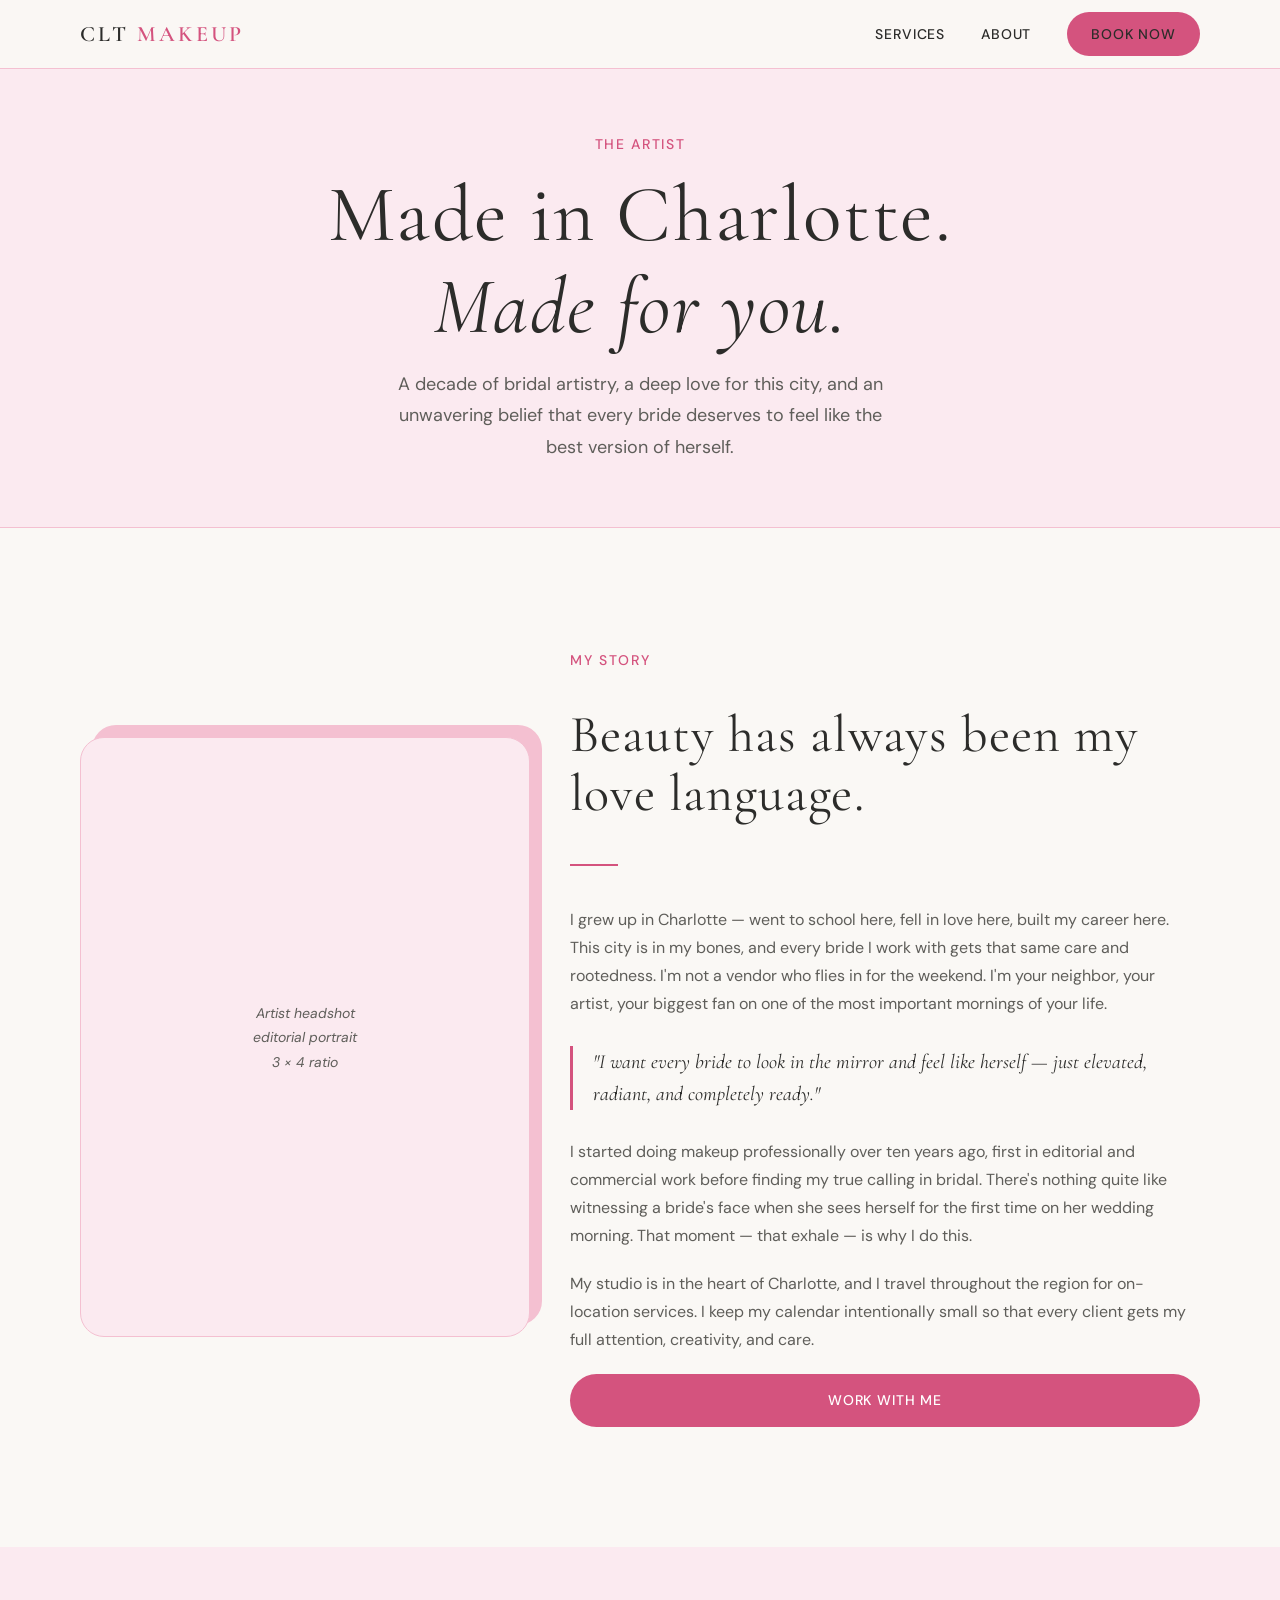
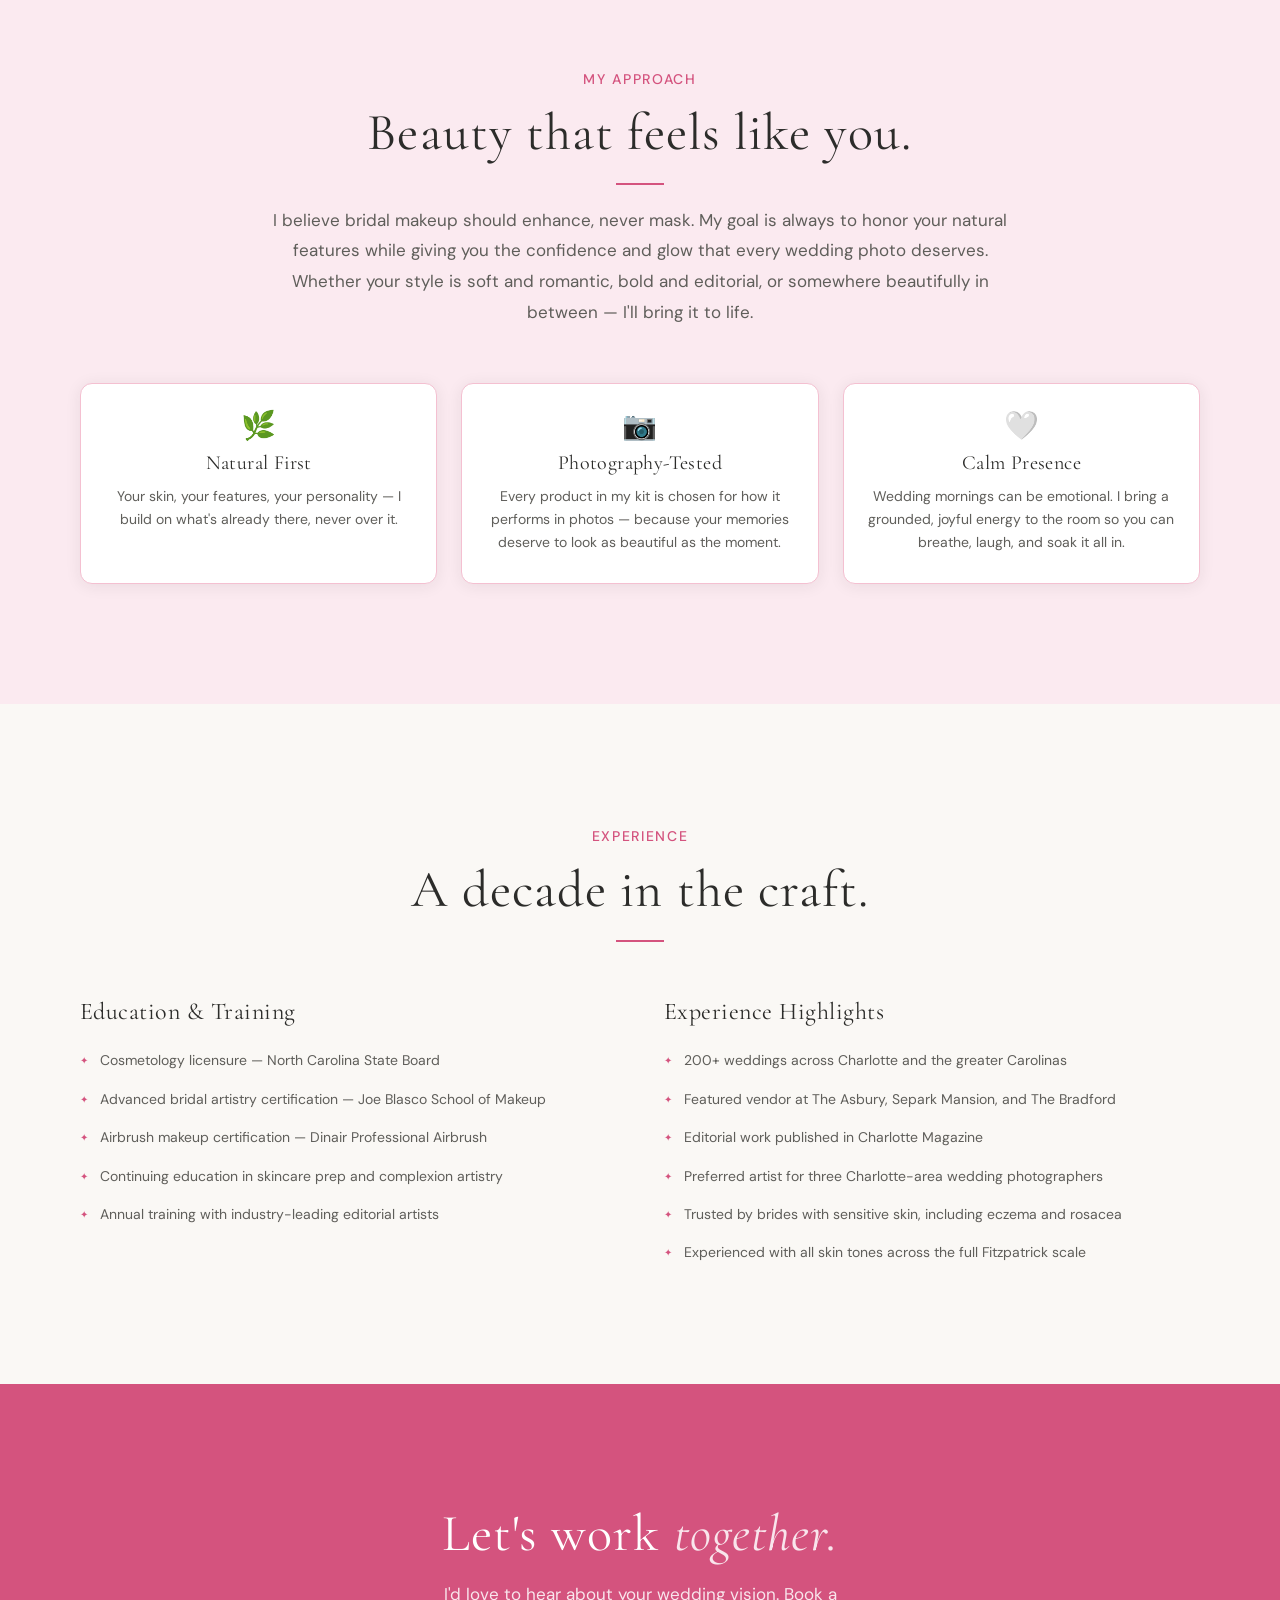
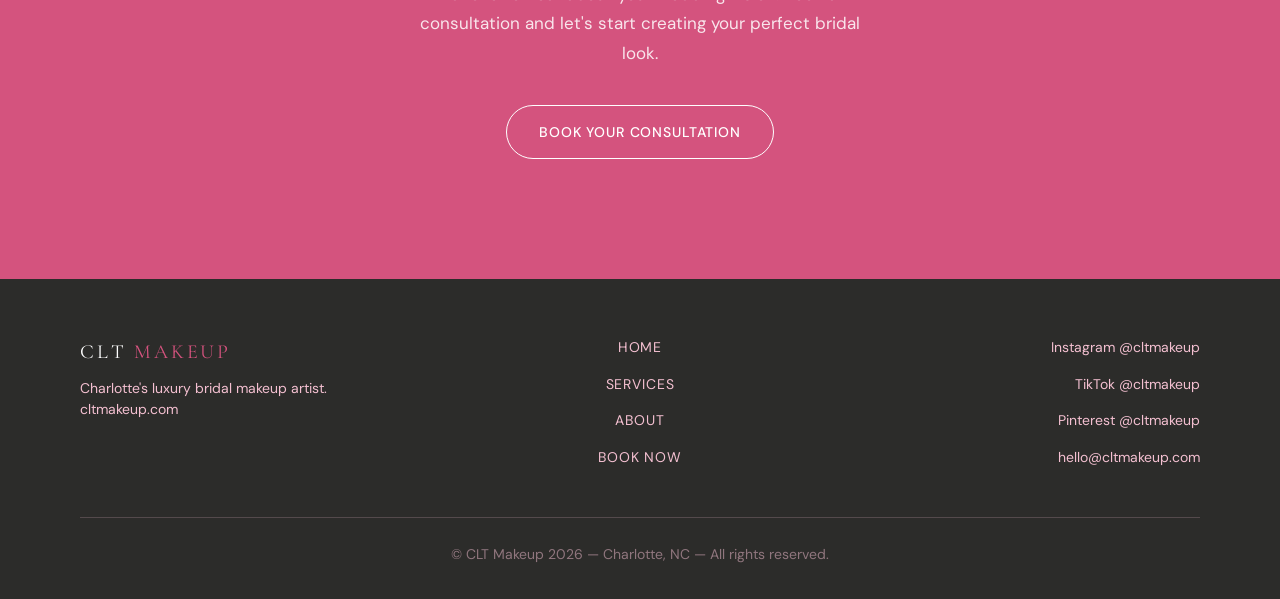
==== about.html @ 650452bc "feat: about and book pages" ====
<!DOCTYPE html>
<html lang="en">
<head>
  <meta charset="UTF-8" />
  <meta name="viewport" content="width=device-width, initial-scale=1.0" />
  <meta name="description" content="Meet the artist behind CLT Makeup — a Charlotte-based luxury bridal makeup artist with over a decade of experience creating effortless, elevated bridal looks." />

  <!-- Open Graph -->
  <meta property="og:type"        content="website" />
  <meta property="og:url"         content="https://cltmakeup.com/about.html" />
  <meta property="og:title"       content="About the Artist — CLT Makeup" />
  <meta property="og:description" content="Charlotte's luxury bridal makeup artist. A decade of experience, a passion for making every bride feel like herself — elevated." />
  <meta property="og:image"       content="https://cltmakeup.com/images/og-image.jpg" />

  <title>About the Artist — CLT Makeup</title>

  <!-- Google Fonts -->
  <link rel="preconnect" href="https://fonts.googleapis.com" />
  <link rel="preconnect" href="https://fonts.gstatic.com" crossorigin />
  <link
    href="https://fonts.googleapis.com/css2?family=Cormorant+Garamond:ital,wght@0,300;0,400;0,600;1,400&family=DM+Sans:wght@400;500&display=swap"
    rel="stylesheet"
  />

  <!-- Styles -->
  <link rel="stylesheet" href="css/reset.css" />
  <link rel="stylesheet" href="css/variables.css" />
  <link rel="stylesheet" href="css/main.css" />
  <link rel="stylesheet" href="css/about.css" />

  <!-- Google Analytics 4 — replace GA_MEASUREMENT_ID -->
  <!-- <script async src="https://www.googletagmanager.com/gtag/js?id=GA_MEASUREMENT_ID"></script>
  <script>
    window.dataLayer = window.dataLayer || [];
    function gtag(){ dataLayer.push(arguments); }
    gtag('js', new Date());
    gtag('config', 'GA_MEASUREMENT_ID');
  </script> -->
</head>

<body>

  <!-- ══════════════════════════════════════════════════════
       Navigation
       ══════════════════════════════════════════════════════ -->
  <header class="site-nav" role="banner">
    <div class="container">
      <div class="nav-inner">

        <a href="index.html" class="nav-logo" aria-label="CLT Makeup — home">
          CLT <span>MAKEUP</span>
        </a>

        <nav class="nav-links" aria-label="Primary navigation">
          <a href="services.html">Services</a>
          <a href="about.html" aria-current="page">About</a>
          <a href="book.html" class="btn btn-primary">Book Now</a>
        </nav>

        <button
          class="nav-hamburger"
          aria-label="Open navigation menu"
          aria-expanded="false"
          aria-controls="mobile-drawer"
        >
          <span></span>
          <span></span>
          <span></span>
        </button>

      </div>
    </div>

    <nav class="nav-drawer" id="mobile-drawer" aria-label="Mobile navigation">
      <a href="services.html">Services</a>
      <a href="about.html">About</a>
      <a href="book.html">Book Now</a>
    </nav>
  </header>


  <main>

    <!-- ══════════════════════════════════════════════════════
         Page Hero
         ══════════════════════════════════════════════════════ -->
    <section class="about-hero" aria-label="About page header">
      <div class="container">
        <span class="section-eyebrow reveal">The Artist</span>
        <h1 class="reveal">Made in Charlotte.<br /><em>Made for you.</em></h1>
        <p class="reveal">
          A decade of bridal artistry, a deep love for this city, and an
          unwavering belief that every bride deserves to feel like the best
          version of herself.
        </p>
      </div>
    </section>


    <!-- ══════════════════════════════════════════════════════
         Artist Story
         ══════════════════════════════════════════════════════ -->
    <section class="artist-story section" aria-labelledby="story-heading">
      <div class="container">
        <div class="artist-story-inner">

          <!-- Headshot placeholder -->
          <div class="artist-headshot-wrap reveal">
            <div
              class="img-placeholder artist-headshot"
              role="img"
              aria-label="Artist headshot — editorial portrait in warm natural light"
            >
              Artist headshot<br />editorial portrait<br />3 × 4 ratio
            </div>
          </div>

          <!-- Story copy -->
          <div class="artist-story-copy reveal">
            <span class="section-eyebrow">My Story</span>
            <h2 id="story-heading">Beauty has always been my love language.</h2>
            <hr class="divider" style="margin-inline: 0;" />

            <p>
              I grew up in Charlotte — went to school here, fell in love here, built my
              career here. This city is in my bones, and every bride I work with gets
              that same care and rootedness. I'm not a vendor who flies in for the
              weekend. I'm your neighbor, your artist, your biggest fan on one of the
              most important mornings of your life.
            </p>

            <div class="artist-pull-quote">
              <p>
                "I want every bride to look in the mirror and feel like herself —
                just elevated, radiant, and completely ready."
              </p>
            </div>

            <p>
              I started doing makeup professionally over ten years ago, first in
              editorial and commercial work before finding my true calling in bridal.
              There's nothing quite like witnessing a bride's face when she sees herself
              for the first time on her wedding morning. That moment — that exhale — is
              why I do this.
            </p>

            <p>
              My studio is in the heart of Charlotte, and I travel throughout the
              region for on-location services. I keep my calendar intentionally small
              so that every client gets my full attention, creativity, and care.
            </p>

            <a href="book.html" class="btn btn-primary">Work With Me</a>
          </div>

        </div>
      </div>
    </section>


    <!-- ══════════════════════════════════════════════════════
         Philosophy
         ══════════════════════════════════════════════════════ -->
    <section class="philosophy section" aria-labelledby="philosophy-heading">
      <div class="container">

        <div class="philosophy-inner reveal">
          <span class="section-eyebrow">My Approach</span>
          <h2 id="philosophy-heading">Beauty that feels like you.</h2>
          <hr class="divider" />
          <p>
            I believe bridal makeup should enhance, never mask. My goal is always
            to honor your natural features while giving you the confidence and
            glow that every wedding photo deserves. Whether your style is
            soft and romantic, bold and editorial, or somewhere beautifully in between —
            I'll bring it to life.
          </p>
        </div>

        <ul class="philosophy-pillars reveal-stagger">

          <li class="pillar reveal">
            <div class="pillar-icon" aria-hidden="true">🌿</div>
            <h3>Natural First</h3>
            <p>
              Your skin, your features, your personality — I build on what's
              already there, never over it.
            </p>
          </li>

          <li class="pillar reveal">
            <div class="pillar-icon" aria-hidden="true">📷</div>
            <h3>Photography-Tested</h3>
            <p>
              Every product in my kit is chosen for how it performs in photos —
              because your memories deserve to look as beautiful as the moment.
            </p>
          </li>

          <li class="pillar reveal">
            <div class="pillar-icon" aria-hidden="true">🤍</div>
            <h3>Calm Presence</h3>
            <p>
              Wedding mornings can be emotional. I bring a grounded, joyful energy
              to the room so you can breathe, laugh, and soak it all in.
            </p>
          </li>

        </ul>

      </div>
    </section>


    <!-- ══════════════════════════════════════════════════════
         Credentials & Experience
         ══════════════════════════════════════════════════════ -->
    <section class="credentials section" aria-labelledby="credentials-heading">
      <div class="container">

        <div class="section-header reveal">
          <span class="section-eyebrow">Experience</span>
          <h2 id="credentials-heading">A decade in the craft.</h2>
          <hr class="divider" />
        </div>

        <div class="credentials-inner">

          <!-- Education & training -->
          <div class="credentials-col reveal">
            <h3>Education & Training</h3>
            <ul class="credentials-list">
              <li>Cosmetology licensure — North Carolina State Board</li>
              <li>Advanced bridal artistry certification — Joe Blasco School of Makeup</li>
              <li>Airbrush makeup certification — Dinair Professional Airbrush</li>
              <li>Continuing education in skincare prep and complexion artistry</li>
              <li>Annual training with industry-leading editorial artists</li>
            </ul>
          </div>

          <!-- Experience highlights -->
          <div class="credentials-col reveal">
            <h3>Experience Highlights</h3>
            <ul class="credentials-list">
              <li>200+ weddings across Charlotte and the greater Carolinas</li>
              <li>Featured vendor at The Asbury, Separk Mansion, and The Bradford</li>
              <li>Editorial work published in Charlotte Magazine</li>
              <li>Preferred artist for three Charlotte-area wedding photographers</li>
              <li>Trusted by brides with sensitive skin, including eczema and rosacea</li>
              <li>Experienced with all skin tones across the full Fitzpatrick scale</li>
            </ul>
          </div>

        </div>
      </div>
    </section>


    <!-- ══════════════════════════════════════════════════════
         CTA
         ══════════════════════════════════════════════════════ -->
    <section class="about-cta" aria-label="Book a consultation">
      <div class="container">
        <div class="reveal">
          <h2>Let's work <em>together.</em></h2>
          <p>
            I'd love to hear about your wedding vision. Book a consultation and
            let's start creating your perfect bridal look.
          </p>
          <a href="book.html" class="btn btn-ghost">Book Your Consultation</a>
        </div>
      </div>
    </section>

  </main>


  <!-- ══════════════════════════════════════════════════════
       Footer
       ══════════════════════════════════════════════════════ -->
  <footer class="site-footer" role="contentinfo">
    <div class="container">
      <div class="footer-inner">

        <div class="footer-brand">
          <p class="footer-logo">CLT <span>MAKEUP</span></p>
          <p class="footer-tagline">
            Charlotte's luxury bridal makeup artist.<br />
            cltmakeup.com
          </p>
        </div>

        <nav class="footer-nav" aria-label="Footer navigation">
          <a href="index.html">Home</a>
          <a href="services.html">Services</a>
          <a href="about.html">About</a>
          <a href="book.html">Book Now</a>
        </nav>

        <div class="footer-social">
          <a href="https://instagram.com/cltmakeup"  target="_blank" rel="noopener noreferrer">Instagram @cltmakeup</a>
          <a href="https://tiktok.com/@cltmakeup"    target="_blank" rel="noopener noreferrer">TikTok @cltmakeup</a>
          <a href="https://pinterest.com/cltmakeup"  target="_blank" rel="noopener noreferrer">Pinterest @cltmakeup</a>
          <a href="mailto:hello@cltmakeup.com">hello@cltmakeup.com</a>
        </div>

      </div>

      <p class="footer-bottom">
        &copy; CLT Makeup 2026 &mdash; Charlotte, NC &mdash; All rights reserved.
      </p>
    </div>
  </footer>

  <!-- Scripts -->
  <script src="js/nav.js"></script>
  <script src="js/reveal.js"></script>

</body>
</html>
---- css/variables.css ----
/* ============================================================
   variables.css — All CSS custom properties for CLT Makeup
   ============================================================ */

:root {

  /* ── Colors ────────────────────────────────────────────── */
  --color-rose:       #D4537E;   /* primary — headings, CTAs, accents */
  --color-blush:      #FBEAF0;   /* light backgrounds, section fills   */
  --color-blush-mid:  #F4C0D1;   /* borders, dividers                  */
  --color-ivory:      #FAF8F5;   /* page background                    */
  --color-charcoal:   #2C2C2A;   /* body text                          */
  --color-stone:      #5F5E5A;   /* secondary text                     */
  --color-white:      #FFFFFF;

  /* ── Typography ─────────────────────────────────────────── */
  --font-heading: 'Cormorant Garamond', Georgia, serif;
  --font-body:    'DM Sans', system-ui, sans-serif;

  /* Font sizes — mobile base */
  --text-h1:   4rem;    /* 64px */
  --text-h2:   2.5rem;  /* 40px */
  --text-h3:   1.75rem; /* 28px */
  --text-body: 1rem;    /* 16px */
  --text-sm:   0.875rem;/* 14px */

  --leading-body:    1.75;
  --tracking-heading: 0.02em;

  /* ── Spacing ─────────────────────────────────────────────── */
  --section-pad-mobile:  80px;
  --section-pad-desktop: 120px;
  --max-width:           1200px;
  --gutter-mobile:       24px;
  --gutter-desktop:      40px;

  /* ── Borders & Radii ─────────────────────────────────────── */
  --radius-sm:  6px;
  --radius-md:  12px;
  --radius-lg:  24px;
  --radius-pill: 999px;

  /* ── Shadows ─────────────────────────────────────────────── */
  --shadow-soft: 0 4px 24px rgba(212, 83, 126, 0.10);
  --shadow-card: 0 2px 16px rgba(44, 44, 42, 0.08);

  /* ── Transitions ─────────────────────────────────────────── */
  --transition-fast:   0.2s ease;
  --transition-reveal: 0.7s ease-out;

  /* ── Z-index scale ───────────────────────────────────────── */
  --z-nav:     100;
  --z-overlay: 200;
}

/* ── Desktop overrides ───────────────────────────────────── */
@media (min-width: 768px) {
  :root {
    --text-h1: 5rem;    /* 80px */
    --text-h2: 3.25rem; /* 52px */
    --text-h3: 2rem;    /* 32px */
  }
}
---- css/main.css ----
/* ============================================================
   main.css — Global styles: typography, layout, nav,
               footer, buttons, utility classes
   ============================================================ */

/* ── Base ────────────────────────────────────────────────── */
body {
  font-family: var(--font-body);
  font-size: var(--text-body);
  line-height: var(--leading-body);
  color: var(--color-stone);
  background-color: var(--color-ivory);
}

/* ── Typography ─────────────────────────────────────────── */
h1, h2, h3 {
  font-family: var(--font-heading);
  font-weight: 400;
  letter-spacing: var(--tracking-heading);
  color: var(--color-charcoal);
  line-height: 1.15;
}

h1 { font-size: var(--text-h1); }
h2 { font-size: var(--text-h2); }
h3 { font-size: var(--text-h3); }

p {
  margin-bottom: 1rem;
}

p:last-child {
  margin-bottom: 0;
}

/* ── Layout helpers ─────────────────────────────────────── */
.container {
  width: 100%;
  max-width: var(--max-width);
  margin-inline: auto;
  padding-inline: var(--gutter-mobile);
}

@media (min-width: 768px) {
  .container {
    padding-inline: var(--gutter-desktop);
  }
}

/* Section default padding */
.section {
  padding-block: var(--section-pad-mobile);
}

@media (min-width: 768px) {
  .section {
    padding-block: var(--section-pad-desktop);
  }
}

/* Section header (eyebrow + heading) */
.section-header {
  text-align: center;
  margin-bottom: 56px;
}

.section-eyebrow {
  display: block;
  font-family: var(--font-body);
  font-size: var(--text-sm);
  font-weight: 500;
  letter-spacing: 0.12em;
  text-transform: uppercase;
  color: var(--color-rose);
  margin-bottom: 12px;
}

/* ── Buttons ─────────────────────────────────────────────── */
.btn {
  display: inline-flex;
  align-items: center;
  justify-content: center;
  gap: 8px;
  padding: 14px 32px;
  border-radius: var(--radius-pill);
  font-family: var(--font-body);
  font-size: var(--text-sm);
  font-weight: 500;
  letter-spacing: 0.06em;
  text-transform: uppercase;
  min-height: 44px; /* accessibility touch target */
  transition: transform var(--transition-fast),
              background-color var(--transition-fast),
              color var(--transition-fast),
              box-shadow var(--transition-fast);
  cursor: pointer;
}

/* Primary — filled rose */
.btn-primary {
  background-color: var(--color-rose);
  color: var(--color-white);
}

.btn-primary:hover,
.btn-primary:focus-visible {
  background-color: #be4570;
  transform: scale(1.02);
  box-shadow: var(--shadow-soft);
}

/* Secondary — outlined */
.btn-outline {
  background-color: transparent;
  color: var(--color-rose);
  border: 1.5px solid var(--color-rose);
}

.btn-outline:hover,
.btn-outline:focus-visible {
  background-color: var(--color-rose);
  color: var(--color-white);
  transform: scale(1.02);
}

/* Ghost — for dark backgrounds */
.btn-ghost {
  background-color: transparent;
  color: var(--color-white);
  border: 1.5px solid var(--color-white);
}

.btn-ghost:hover,
.btn-ghost:focus-visible {
  background-color: var(--color-white);
  color: var(--color-rose);
  transform: scale(1.02);
}

/* Focus visible fallback */
:focus-visible {
  outline: 2px solid var(--color-rose);
  outline-offset: 3px;
}

/* ── Navigation ─────────────────────────────────────────── */
.site-nav {
  position: fixed;
  top: 0;
  left: 0;
  right: 0;
  z-index: var(--z-nav);
  background-color: rgba(250, 248, 245, 0.92);
  backdrop-filter: blur(12px);
  -webkit-backdrop-filter: blur(12px);
  border-bottom: 1px solid var(--color-blush-mid);
  transition: box-shadow var(--transition-fast);
}

.site-nav.scrolled {
  box-shadow: 0 2px 20px rgba(44, 44, 42, 0.08);
}

/* Nav inner */
.nav-inner {
  display: flex;
  align-items: center;
  justify-content: space-between;
  height: 68px;
}

/* Logo */
.nav-logo {
  font-family: var(--font-heading);
  font-size: 1.375rem;
  font-weight: 600;
  letter-spacing: 0.14em;
  color: var(--color-charcoal);
}

.nav-logo span {
  color: var(--color-rose);
}

/* Desktop links */
.nav-links {
  display: none;
  align-items: center;
  gap: 36px;
}

@media (min-width: 768px) {
  .nav-links {
    display: flex;
  }
}

.nav-links a {
  font-size: var(--text-sm);
  font-weight: 500;
  letter-spacing: 0.06em;
  text-transform: uppercase;
  color: var(--color-charcoal);
  transition: color var(--transition-fast);
}

.nav-links a:hover {
  color: var(--color-rose);
}

.nav-links .btn {
  padding: 10px 24px;
}

/* Hamburger button */
.nav-hamburger {
  display: flex;
  flex-direction: column;
  justify-content: center;
  gap: 5px;
  width: 44px;
  height: 44px;
  padding: 8px;
  cursor: pointer;
}

@media (min-width: 768px) {
  .nav-hamburger {
    display: none;
  }
}

.nav-hamburger span {
  display: block;
  width: 100%;
  height: 1.5px;
  background-color: var(--color-charcoal);
  border-radius: 2px;
  transition: transform 0.3s ease, opacity 0.3s ease;
  transform-origin: center;
}

/* Hamburger → X animation */
.nav-hamburger.is-open span:nth-child(1) {
  transform: translateY(6.5px) rotate(45deg);
}

.nav-hamburger.is-open span:nth-child(2) {
  opacity: 0;
  transform: scaleX(0);
}

.nav-hamburger.is-open span:nth-child(3) {
  transform: translateY(-6.5px) rotate(-45deg);
}

/* Mobile drawer */
.nav-drawer {
  display: none;
  flex-direction: column;
  gap: 0;
  padding: 16px var(--gutter-mobile) 24px;
  border-top: 1px solid var(--color-blush-mid);
  background-color: var(--color-ivory);
}

.nav-drawer.is-open {
  display: flex;
}

@media (min-width: 768px) {
  .nav-drawer {
    display: none !important;
  }
}

.nav-drawer a {
  display: block;
  padding: 14px 0;
  font-size: 1rem;
  font-weight: 500;
  letter-spacing: 0.06em;
  text-transform: uppercase;
  color: var(--color-charcoal);
  border-bottom: 1px solid var(--color-blush-mid);
  transition: color var(--transition-fast);
}

.nav-drawer a:last-child {
  border-bottom: none;
}

.nav-drawer a:hover {
  color: var(--color-rose);
}

/* ── Footer ─────────────────────────────────────────────── */
.site-footer {
  background-color: var(--color-charcoal);
  color: var(--color-blush-mid);
  padding-block: 56px 32px;
}

.footer-inner {
  display: grid;
  gap: 40px;
}

@media (min-width: 768px) {
  .footer-inner {
    grid-template-columns: 1fr auto 1fr;
    align-items: start;
  }
}

/* Footer logo */
.footer-logo {
  font-family: var(--font-heading);
  font-size: 1.25rem;
  letter-spacing: 0.14em;
  color: var(--color-white);
  margin-bottom: 8px;
}

.footer-logo span {
  color: var(--color-rose);
}

.footer-tagline {
  font-size: var(--text-sm);
  color: var(--color-blush-mid);
  line-height: 1.5;
}

/* Footer nav */
.footer-nav {
  display: flex;
  flex-direction: column;
  gap: 12px;
}

@media (min-width: 768px) {
  .footer-nav {
    text-align: center;
    align-items: center;
  }
}

.footer-nav a {
  font-size: var(--text-sm);
  letter-spacing: 0.06em;
  text-transform: uppercase;
  color: var(--color-blush-mid);
  transition: color var(--transition-fast);
}

.footer-nav a:hover {
  color: var(--color-rose);
}

/* Footer social + copyright */
.footer-social {
  display: flex;
  flex-direction: column;
  gap: 12px;
}

@media (min-width: 768px) {
  .footer-social {
    align-items: flex-end;
    text-align: right;
  }
}

.footer-social a {
  font-size: var(--text-sm);
  color: var(--color-blush-mid);
  transition: color var(--transition-fast);
}

.footer-social a:hover {
  color: var(--color-rose);
}

.footer-bottom {
  margin-top: 48px;
  padding-top: 24px;
  border-top: 1px solid rgba(244, 192, 209, 0.2);
  text-align: center;
  font-size: var(--text-sm);
  color: rgba(244, 192, 209, 0.5);
}

/* ── Scroll-reveal utility ──────────────────────────────── */
.reveal {
  opacity: 0;
  transform: translateY(24px);
  transition: opacity var(--transition-reveal),
              transform var(--transition-reveal);
}

.reveal.is-visible {
  opacity: 1;
  transform: translateY(0);
}

/* Stagger delays for child elements */
.reveal-stagger > *:nth-child(1) { transition-delay: 0ms; }
.reveal-stagger > *:nth-child(2) { transition-delay: 120ms; }
.reveal-stagger > *:nth-child(3) { transition-delay: 240ms; }
.reveal-stagger > *:nth-child(4) { transition-delay: 360ms; }

/* ── Image placeholders ──────────────────────────────────── */
.img-placeholder {
  background-color: var(--color-blush);
  border: 1px solid var(--color-blush-mid);
  border-radius: var(--radius-md);
  display: flex;
  align-items: center;
  justify-content: center;
  text-align: center;
  padding: 16px;
  font-size: var(--text-sm);
  color: var(--color-stone);
  font-style: italic;
}

/* ── Cards ──────────────────────────────────────────────── */
.card {
  background-color: var(--color-white);
  border: 1px solid var(--color-blush-mid);
  border-radius: var(--radius-md);
  padding: 32px;
  box-shadow: var(--shadow-card);
  transition: box-shadow var(--transition-fast),
              transform var(--transition-fast);
}

.card:hover {
  box-shadow: var(--shadow-soft);
  transform: translateY(-2px);
}

/* ── Divider ─────────────────────────────────────────────── */
.divider {
  width: 48px;
  height: 2px;
  background-color: var(--color-rose);
  margin-inline: auto;
  margin-block: 20px;
  border: none;
}
---- css/about.css ----
/* ============================================================
   about.css — Page-specific styles for about.html
   ============================================================ */

/* ── Page hero ───────────────────────────────────────────── */
.about-hero {
  padding-top: calc(68px + 64px);
  padding-bottom: 64px;
  background-color: var(--color-blush);
  border-bottom: 1px solid var(--color-blush-mid);
  text-align: center;
}

.about-hero h1 {
  margin-bottom: 16px;
}

.about-hero p {
  font-size: 1.125rem;
  max-width: 520px;
  margin-inline: auto;
  margin-bottom: 0;
}

/* ── Artist story section ────────────────────────────────── */
.artist-story {
  background-color: var(--color-ivory);
}

.artist-story-inner {
  display: grid;
  gap: 48px;
  align-items: start;
}

@media (min-width: 768px) {
  .artist-story-inner {
    grid-template-columns: 5fr 7fr;
    gap: var(--gutter-desktop);
    align-items: center;
  }
}

/* Headshot */
.artist-headshot-wrap {
  position: relative;
}

.artist-headshot {
  aspect-ratio: 3 / 4;
  width: 100%;
  border-radius: var(--radius-lg);
}

/* Decorative rose accent behind headshot */
.artist-headshot-wrap::before {
  content: '';
  position: absolute;
  inset: -12px -12px 12px 12px;
  background-color: var(--color-blush-mid);
  border-radius: var(--radius-lg);
  z-index: -1;
}

/* Story copy */
.artist-story-copy {
  display: flex;
  flex-direction: column;
  gap: 20px;
}

.artist-story-copy h2 {
  line-height: 1.15;
}

.artist-story-copy p {
  margin-bottom: 0;
}

/* Pull quote */
.artist-pull-quote {
  border-left: 3px solid var(--color-rose);
  padding-left: 20px;
  margin-block: 8px;
}

.artist-pull-quote p {
  font-family: var(--font-heading);
  font-size: 1.25rem;
  font-style: italic;
  color: var(--color-charcoal);
  line-height: 1.6;
  margin-bottom: 0;
}

/* ── Philosophy section ──────────────────────────────────── */
.philosophy {
  background-color: var(--color-blush);
}

.philosophy-inner {
  max-width: 760px;
  margin-inline: auto;
  text-align: center;
}

.philosophy-inner h2 {
  margin-bottom: 20px;
}

.philosophy-inner p {
  font-size: 1.0625rem;
  line-height: 1.8;
}

.philosophy-pillars {
  display: grid;
  gap: 24px;
  margin-top: 56px;
}

@media (min-width: 768px) {
  .philosophy-pillars {
    grid-template-columns: repeat(3, 1fr);
  }
}

.pillar {
  background-color: var(--color-white);
  border: 1px solid var(--color-blush-mid);
  border-radius: var(--radius-md);
  padding: 28px 24px;
  text-align: center;
  box-shadow: var(--shadow-card);
}

.pillar-icon {
  font-size: 1.75rem;
  margin-bottom: 12px;
  line-height: 1;
}

.pillar h3 {
  font-size: 1.25rem;
  margin-bottom: 10px;
  color: var(--color-charcoal);
}

.pillar p {
  font-size: var(--text-sm);
  color: var(--color-stone);
  line-height: 1.65;
  margin-bottom: 0;
}

/* ── Credentials section ─────────────────────────────────── */
.credentials {
  background-color: var(--color-ivory);
}

.credentials-inner {
  display: grid;
  gap: 48px;
}

@media (min-width: 768px) {
  .credentials-inner {
    grid-template-columns: 1fr 1fr;
  }
}

.credentials-col h3 {
  font-size: 1.5rem;
  margin-bottom: 24px;
  color: var(--color-charcoal);
}

.credentials-list {
  display: flex;
  flex-direction: column;
  gap: 16px;
}

.credentials-list li {
  display: flex;
  align-items: flex-start;
  gap: 12px;
  font-size: var(--text-sm);
  color: var(--color-stone);
  line-height: 1.6;
}

.credentials-list li::before {
  content: '✦';
  color: var(--color-rose);
  font-size: 0.625rem;
  flex-shrink: 0;
  margin-top: 4px;
}

/* ── About CTA ───────────────────────────────────────────── */
.about-cta {
  background-color: var(--color-rose);
  padding-block: var(--section-pad-mobile);
  text-align: center;
}

@media (min-width: 768px) {
  .about-cta {
    padding-block: var(--section-pad-desktop);
  }
}

.about-cta h2 {
  color: var(--color-white);
  margin-bottom: 16px;
}

.about-cta h2 em {
  font-style: italic;
  color: rgba(255, 255, 255, 0.85);
}

.about-cta p {
  color: rgba(255, 255, 255, 0.85);
  font-size: 1.0625rem;
  max-width: 480px;
  margin-inline: auto;
  margin-bottom: 36px;
}
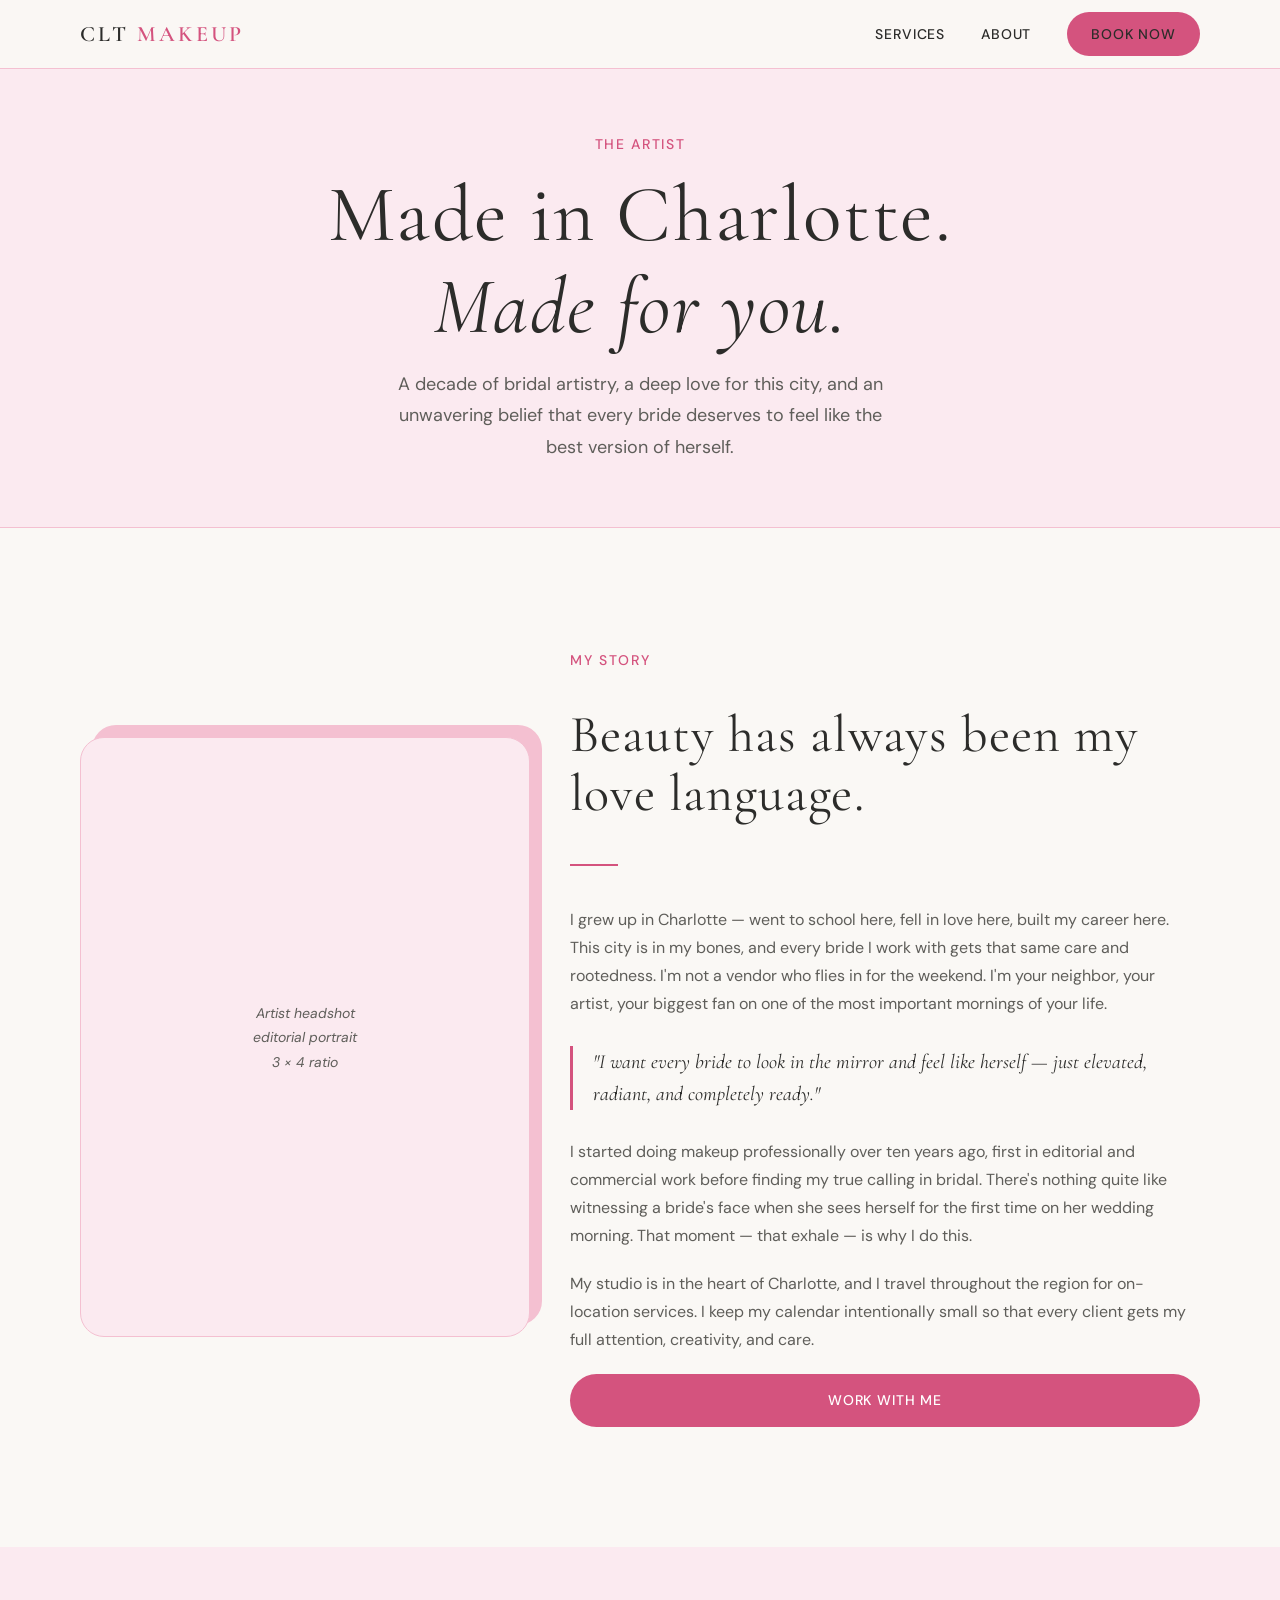
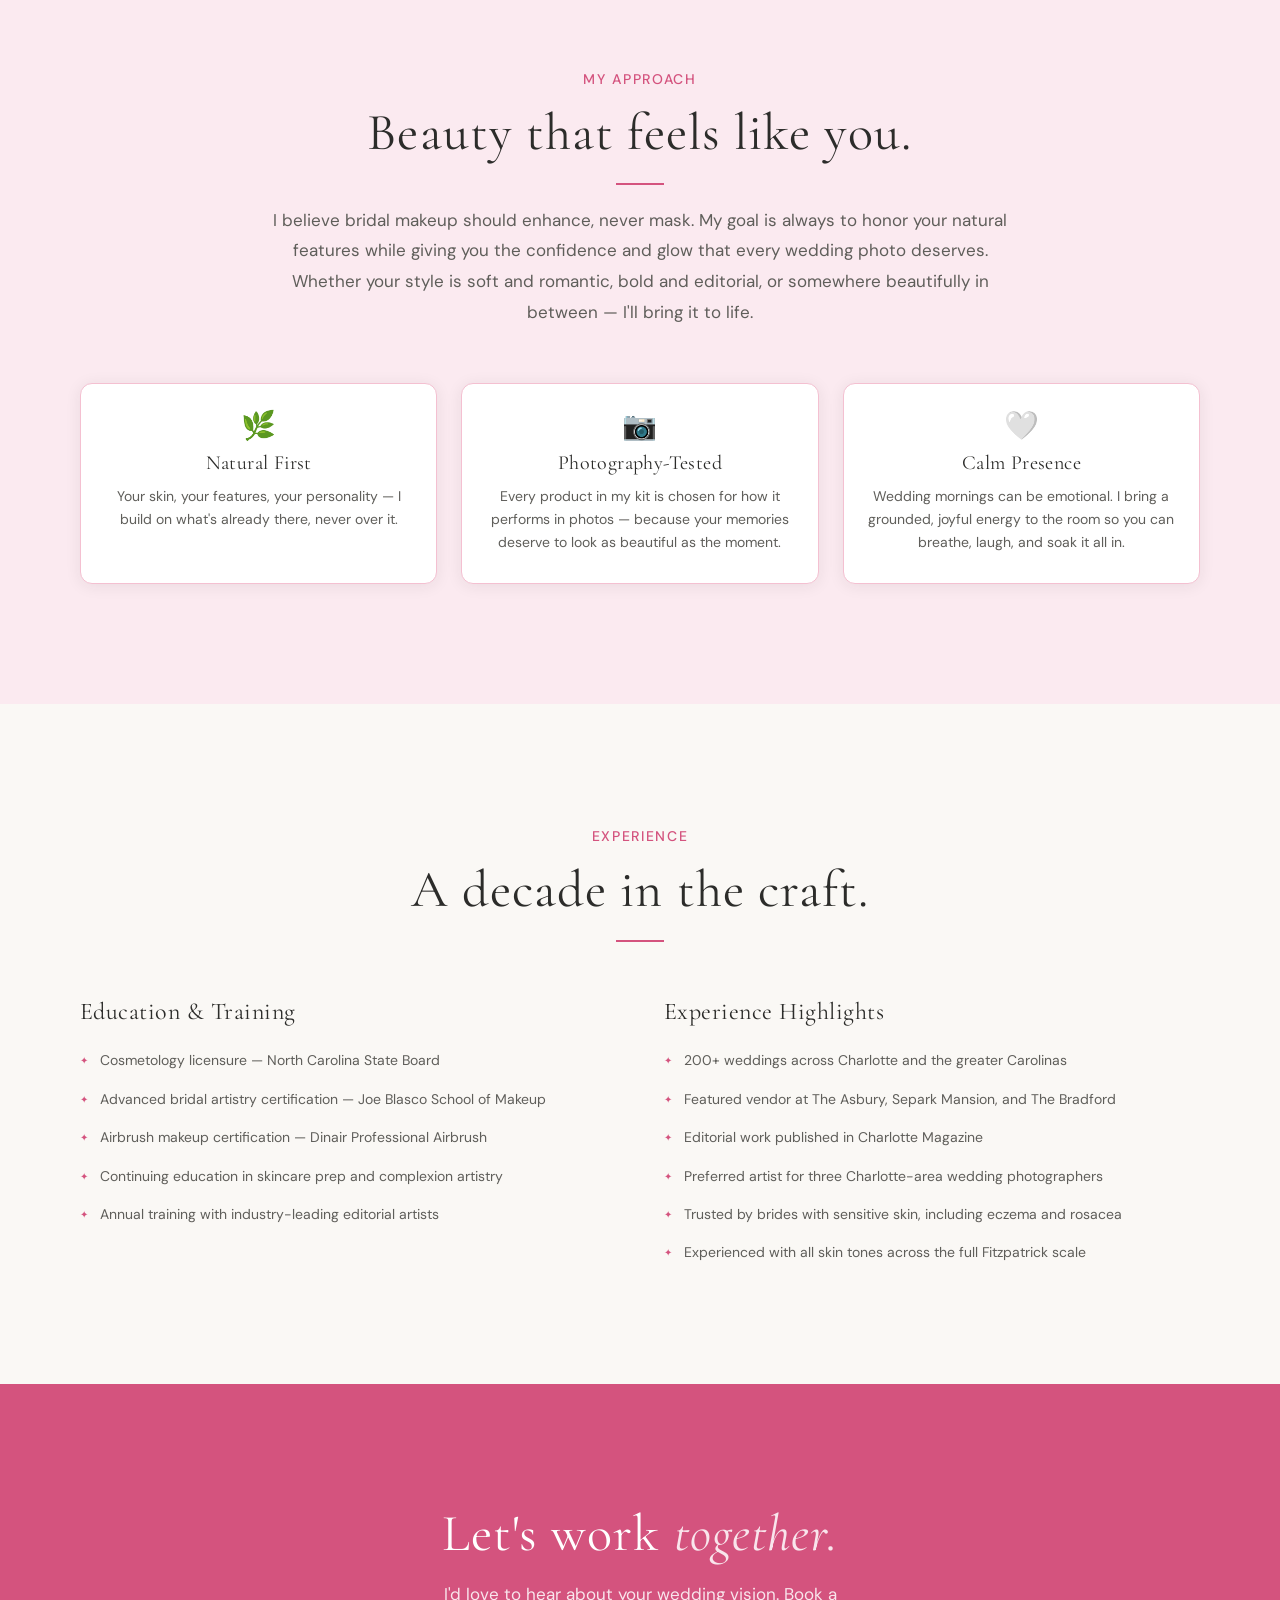
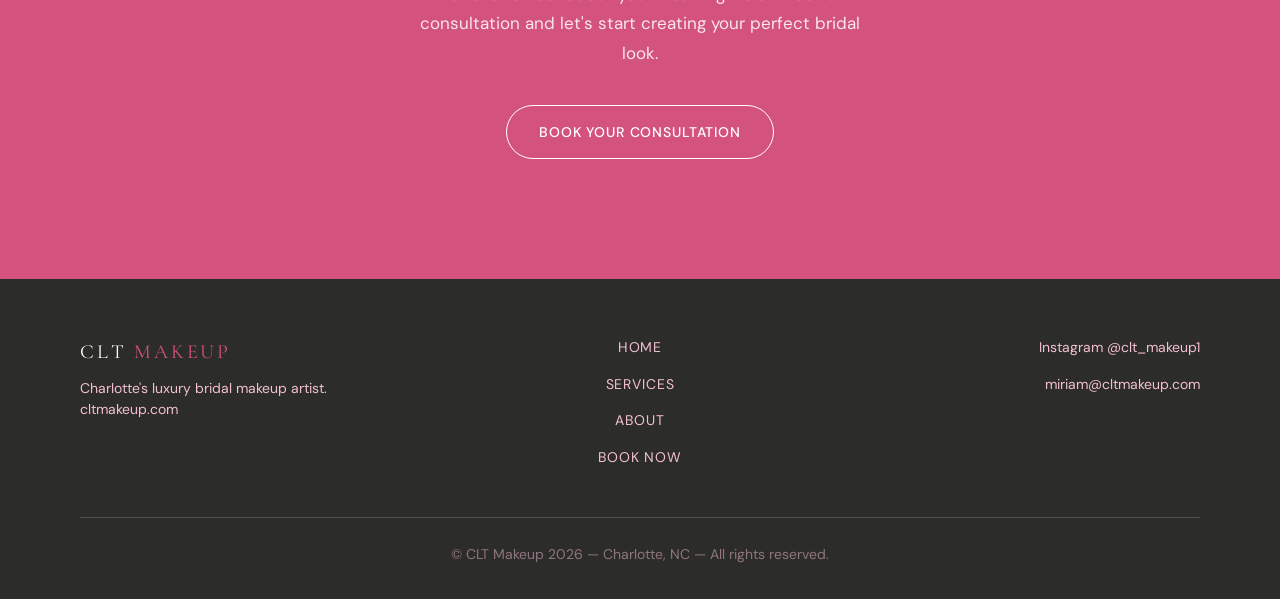
==== commit 96d42cb3: "fix: update contact email, Instagram handle, remove TikTok and Pinterest Co-Authored-By: Claude Opus" ====
--- a/about.html
+++ b/about.html
@@ -298,10 +298,8 @@
         </nav>
 
         <div class="footer-social">
-          <a href="https://instagram.com/cltmakeup"  target="_blank" rel="noopener noreferrer">Instagram @cltmakeup</a>
-          <a href="https://tiktok.com/@cltmakeup"    target="_blank" rel="noopener noreferrer">TikTok @cltmakeup</a>
-          <a href="https://pinterest.com/cltmakeup"  target="_blank" rel="noopener noreferrer">Pinterest @cltmakeup</a>
-          <a href="mailto:hello@cltmakeup.com">hello@cltmakeup.com</a>
+          <a href="https://instagram.com/clt_makeup1"  target="_blank" rel="noopener noreferrer">Instagram @clt_makeup1</a>
+          <a href="mailto:miriam@cltmakeup.com">miriam@cltmakeup.com</a>
         </div>
 
       </div>
